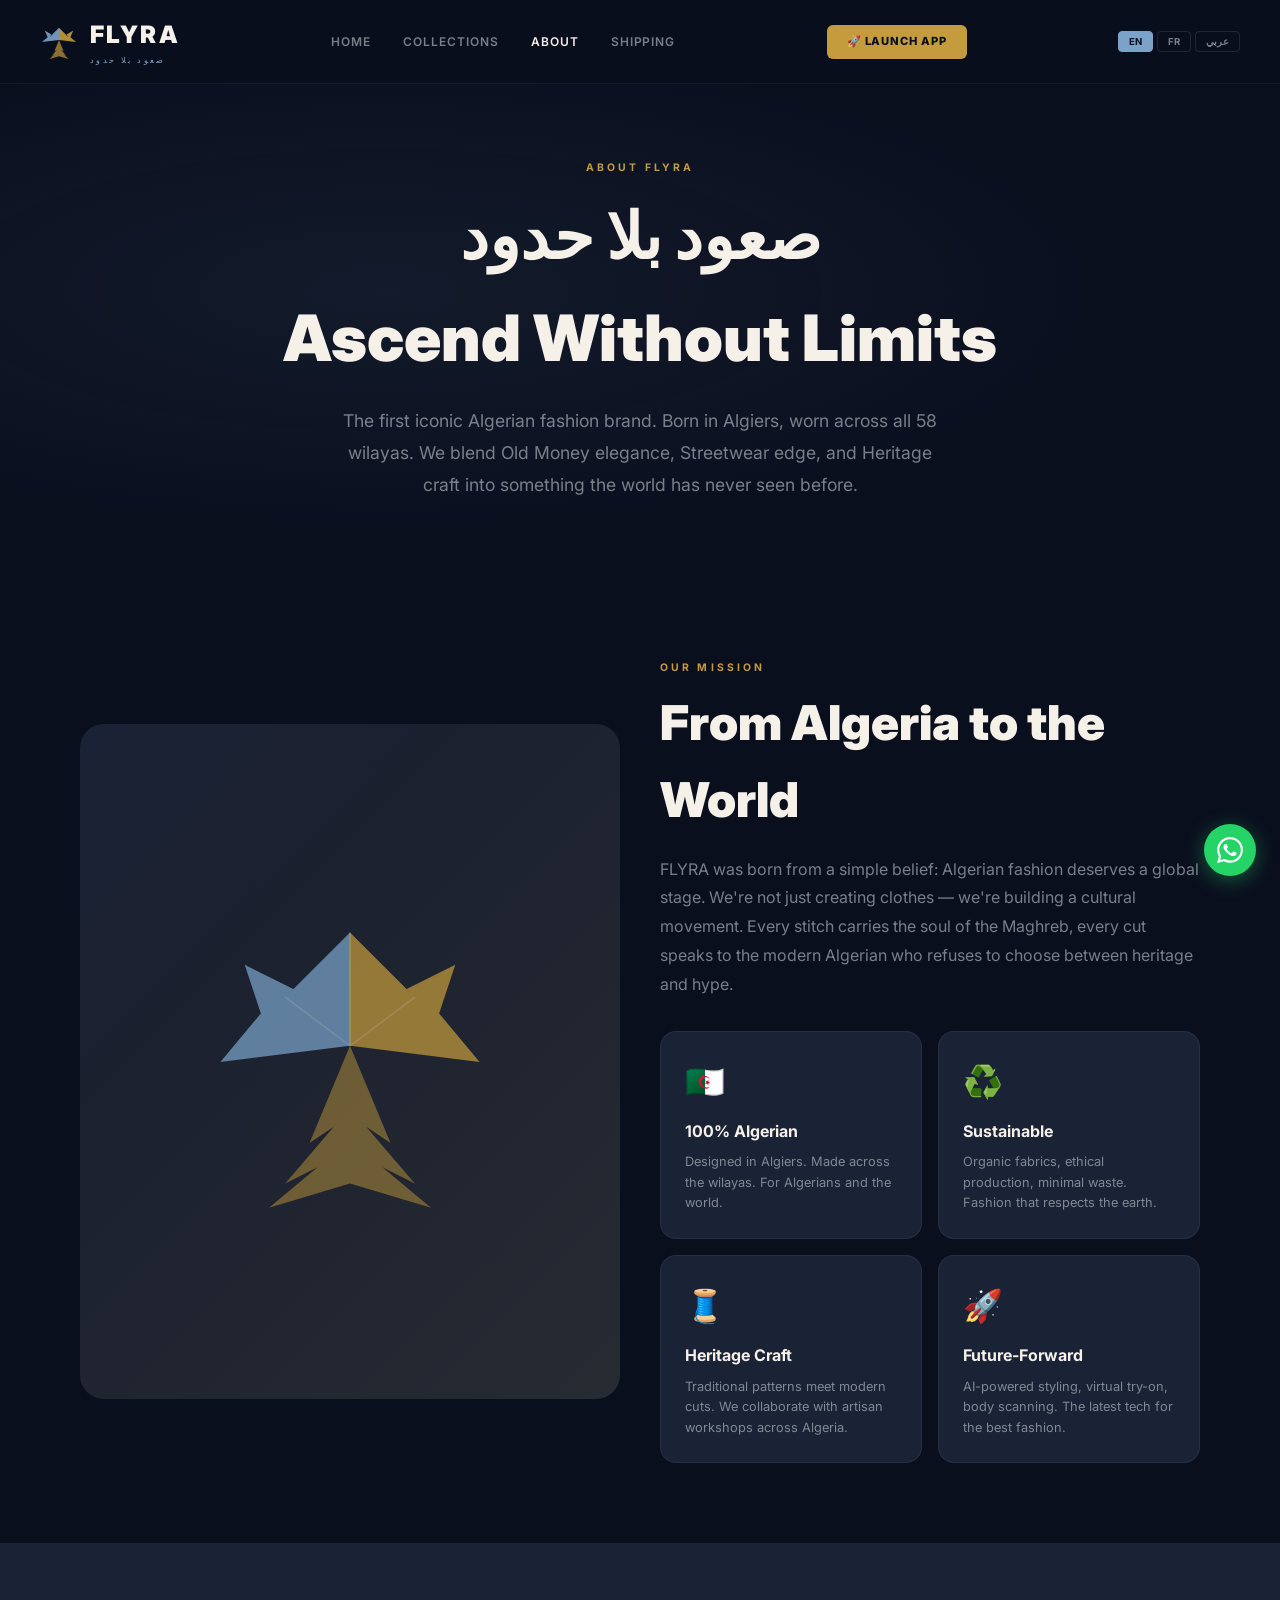
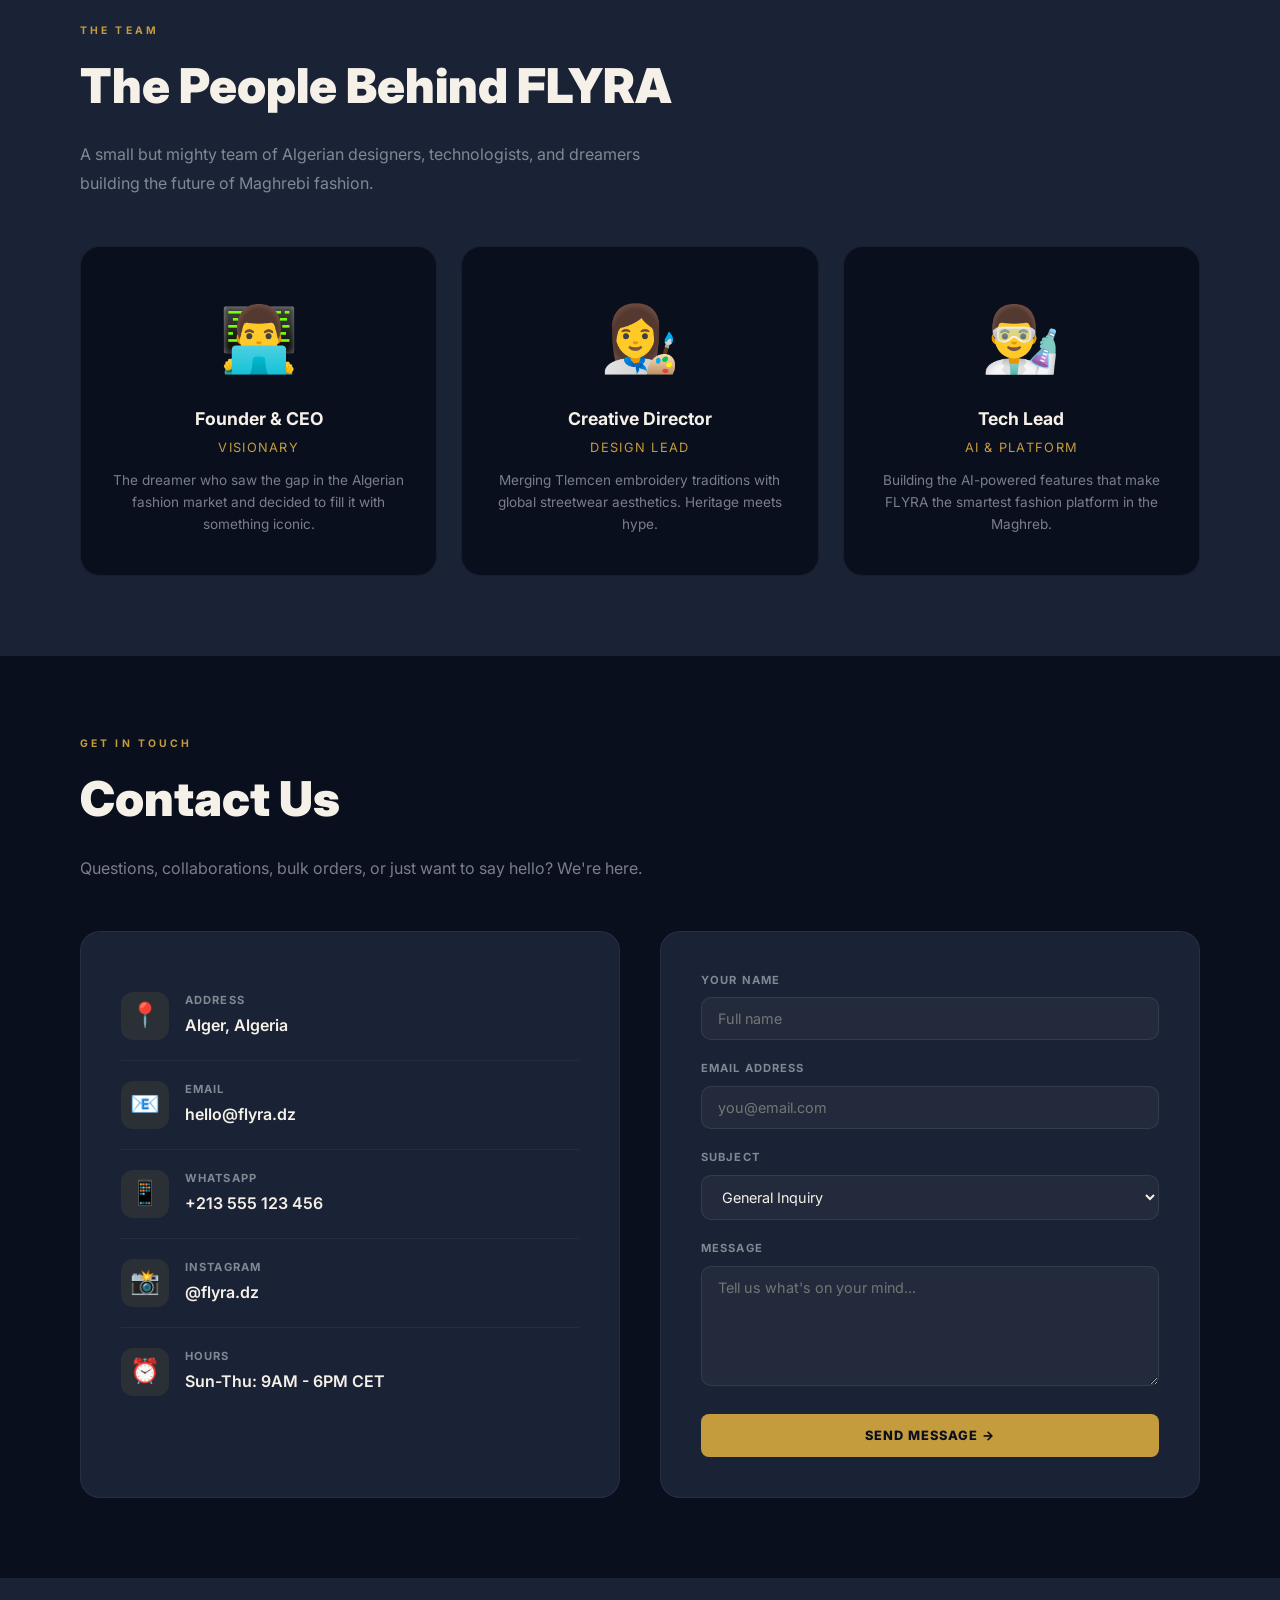
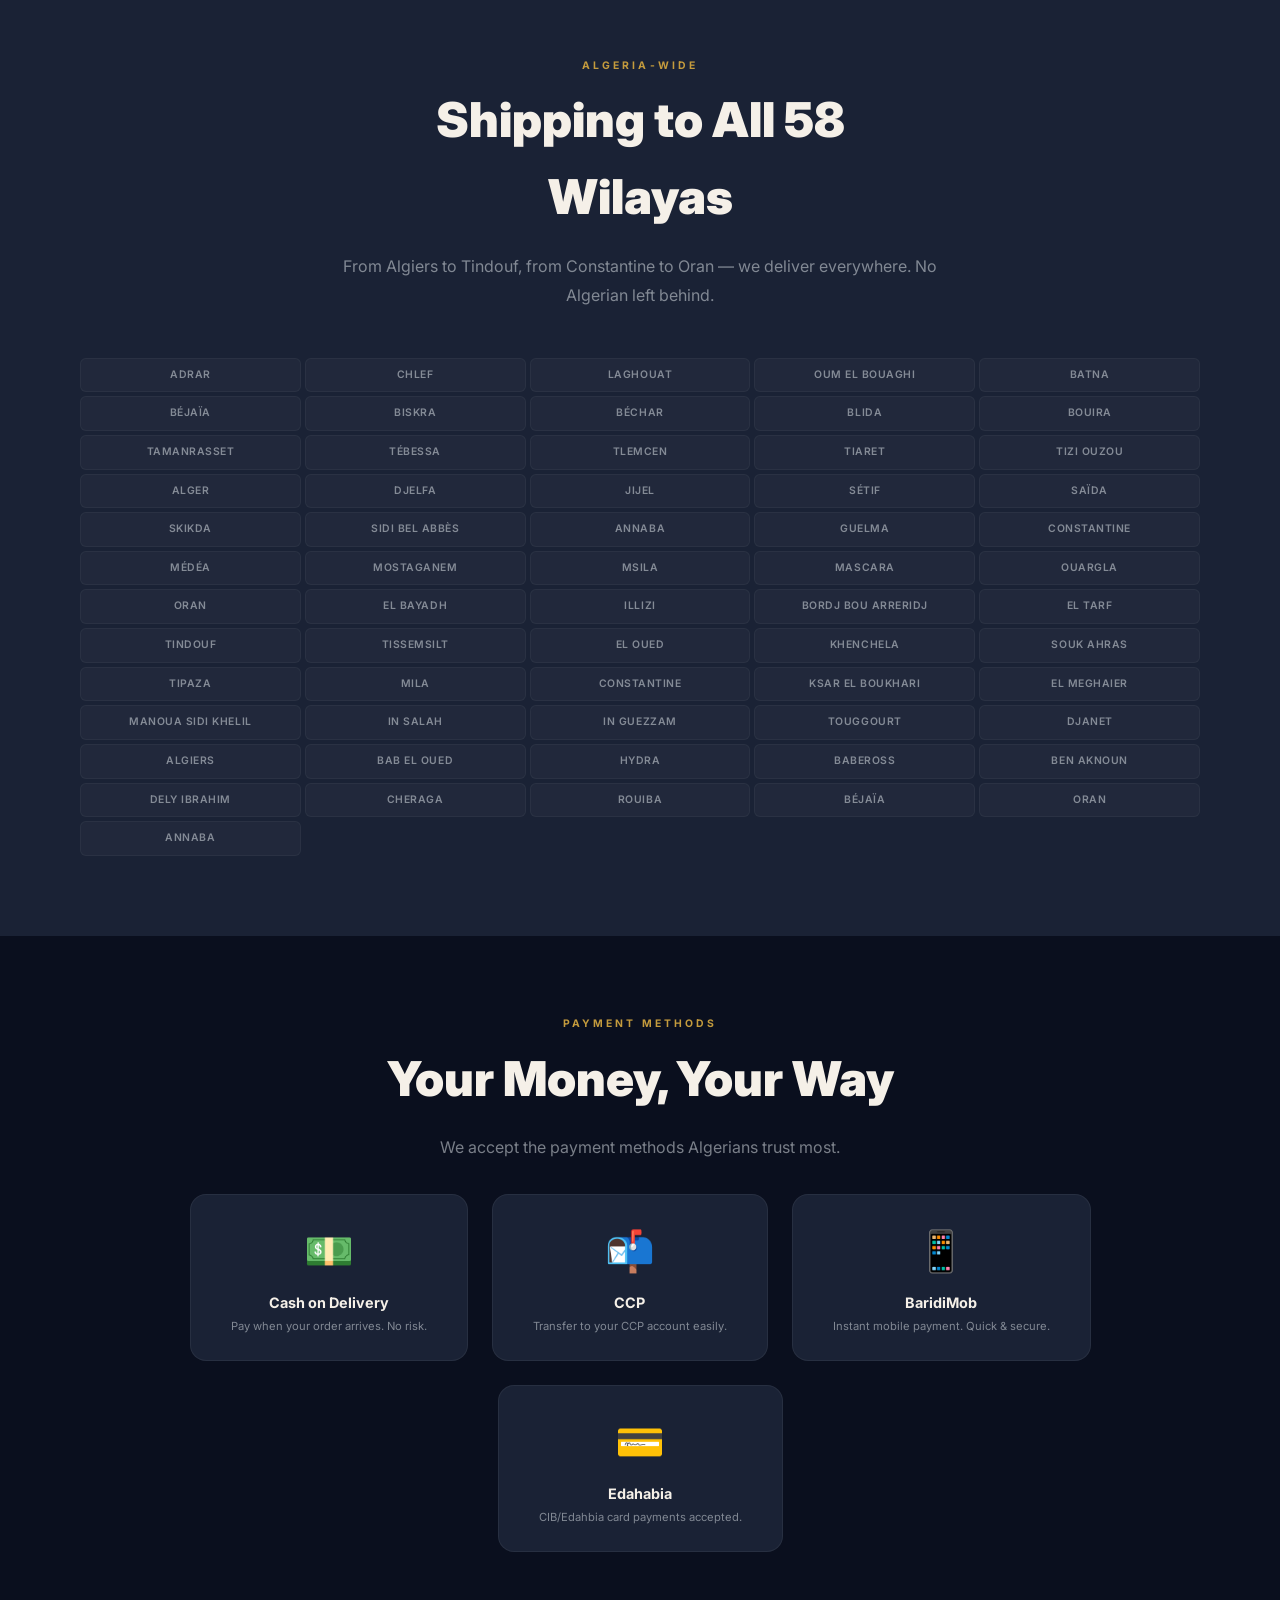
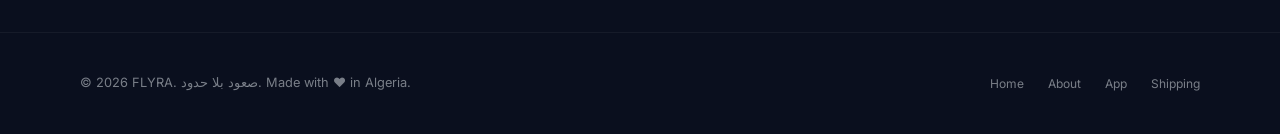
==== about.html @ 4a714343 "Initial commit: FLYRA fashion platform" ====
<!DOCTYPE html>
<html lang="en" dir="ltr">
<head>
<meta charset="UTF-8">
<meta name="viewport" content="width=device-width, initial-scale=1.0">
<title>About — FLYRA | صعود بلا حدود | Algerian Fashion Brand</title>
<meta name="description" content="FLYRA — The first iconic Algerian fashion brand. Streetwear, Old Money, Heritage. Made in Algeria for Algeria and the world.">
<link rel="preconnect" href="https://fonts.googleapis.com">
<link href="https://fonts.googleapis.com/css2?family=Inter:wght@200;300;400;500;600;700;800;900&family=Noto+Sans+Arabic:wght@200;300;400;500;600;700;800&display=swap" rel="stylesheet">
<style>
*{box-sizing:border-box;margin:0;padding:0;}
:root{
  --midnight:#0A0F1E;
  --sky:#7BA3C9;
  --amber:#C49B3D;
  --cream:#F5F0E8;
  --cloud:#E8EDF2;
  --raven:#1A2235;
  --sunset:#D4956A;
  --text:#E8EDF2;
  --subtext:rgba(232,237,242,0.5);
}
body{background:var(--midnight);color:var(--text);font-family:'Inter',-apple-system,sans-serif;line-height:1.6;overflow-x:hidden;}
html[dir="rtl"] body{font-family:'Noto Sans Arabic',sans-serif;}

nav{position:fixed;top:0;left:0;right:0;z-index:9999;padding:16px 40px;display:flex;align-items:center;justify-content:space-between;backdrop-filter:blur(20px);background:rgba(10,15,30,0.85);border-bottom:1px solid rgba(255,255,255,0.05);}
.nav-logo{display:flex;align-items:center;gap:12px;text-decoration:none;}
.logo-text{font-size:1.5rem;font-weight:900;letter-spacing:0.1em;color:var(--cream);}
.logo-sub{font-size:0.5rem;letter-spacing:0.3em;text-transform:uppercase;color:var(--sky);display:block;}
.nav-links{display:flex;align-items:center;gap:32px;}
.nav-links a{font-size:0.75rem;font-weight:600;letter-spacing:0.08em;text-transform:uppercase;color:var(--subtext);text-decoration:none;transition:color 0.2s;}
.nav-links a:hover,.nav-links a.active{color:var(--cream);}
.nav-cta{padding:8px 20px;background:var(--amber);color:var(--midnight);font-size:0.7rem;font-weight:800;letter-spacing:0.08em;border-radius:6px;text-decoration:none;transition:all 0.2s;}
.nav-cta:hover{transform:translateY(-1px);box-shadow:0 4px 16px rgba(196,155,61,0.4);}
.nav-lang{display:flex;gap:4px;}
.nav-lang button{padding:4px 10px;font-size:0.6rem;font-weight:700;background:transparent;border:1px solid rgba(255,255,255,0.1);color:var(--subtext);border-radius:4px;cursor:pointer;font-family:inherit;transition:all 0.15s;}
.nav-lang button.active,.nav-lang button:hover{background:var(--sky);color:var(--midnight);border-color:var(--sky);}

.page-header{padding:160px 80px 80px;text-align:center;background:radial-gradient(ellipse at 30% 50%,rgba(123,163,201,0.08) 0%,transparent 60%),var(--midnight);}
.page-header .section-label{font-size:0.65rem;font-weight:700;letter-spacing:0.3em;text-transform:uppercase;color:var(--amber);margin-bottom:8px;}
.page-header h1{font-size:clamp(2.5rem,5vw,4rem);font-weight:900;color:var(--cream);margin-bottom:16px;}
.page-header p{max-width:600px;margin:0 auto;font-size:1.1rem;color:var(--subtext);line-height:1.8;}

.section{padding:80px;}
.section-label{font-size:0.65rem;font-weight:700;letter-spacing:0.3em;text-transform:uppercase;color:var(--amber);margin-bottom:8px;}
.section-title{font-size:clamp(2rem,4vw,3rem);font-weight:900;color:var(--cream);margin-bottom:16px;}
.section-desc{font-size:1rem;color:var(--subtext);max-width:600px;line-height:1.8;margin-bottom:48px;}

.mission-grid{display:grid;grid-template-columns:1fr 1fr;gap:40px;align-items:center;}
.mission-visual{aspect-ratio:4/5;background:linear-gradient(135deg,var(--raven),rgba(196,155,61,0.1));border-radius:24px;display:flex;align-items:center;justify-content:center;font-size:8rem;position:relative;overflow:hidden;}
.mission-visual::before{content:'';position:absolute;inset:0;background:linear-gradient(135deg,transparent 30%,rgba(123,163,201,0.1));}
.mission-visual svg{width:60%;opacity:0.8;}
.mission-content .section-desc{margin-bottom:32px;}
.mission-values{display:grid;grid-template-columns:1fr 1fr;gap:16px;}
.value-card{padding:24px;background:var(--raven);border:1px solid rgba(255,255,255,0.06);border-radius:16px;}
.value-icon{font-size:2rem;margin-bottom:12px;}
.value-title{font-size:1rem;font-weight:700;color:var(--cream);margin-bottom:8px;}
.value-desc{font-size:0.8rem;color:var(--subtext);line-height:1.6;}

.team-section{background:var(--raven);}
.team-grid{display:grid;grid-template-columns:repeat(3,1fr);gap:24px;}
.team-card{text-align:center;padding:40px 24px;background:var(--midnight);border:1px solid rgba(255,255,255,0.06);border-radius:20px;transition:all 0.3s;}
.team-card:hover{transform:translateY(-4px);border-color:var(--sky);}
.team-avatar{font-size:4rem;margin-bottom:16px;}
.team-name{font-size:1.1rem;font-weight:700;color:var(--cream);margin-bottom:4px;}
.team-role{font-size:0.8rem;color:var(--amber);letter-spacing:0.1em;text-transform:uppercase;margin-bottom:12px;}
.team-bio{font-size:0.85rem;color:var(--subtext);line-height:1.6;}

.contact-grid{display:grid;grid-template-columns:1fr 1fr;gap:40px;}
.contact-info{background:var(--raven);border:1px solid rgba(255,255,255,0.06);border-radius:20px;padding:40px;}
.contact-item{display:flex;gap:16px;padding:20px 0;border-bottom:1px solid rgba(255,255,255,0.05);}
.contact-item:last-child{border-bottom:none;}
.contact-icon{width:48px;height:48px;background:rgba(196,155,61,0.1);border-radius:12px;display:flex;align-items:center;justify-content:center;font-size:1.5rem;flex-shrink:0;}
.contact-label{font-size:0.7rem;font-weight:700;letter-spacing:0.1em;text-transform:uppercase;color:var(--subtext);margin-bottom:4px;}
.contact-value{font-size:1rem;font-weight:600;color:var(--cream);}
.contact-value a{color:var(--cream);text-decoration:none;transition:color 0.2s;}
.contact-value a:hover{color:var(--amber);}

.wilayas-section{background:var(--raven);}
.wilayas-intro{text-align:center;max-width:600px;margin:0 auto 48px;}
.wilayas-grid{display:grid;grid-template-columns:repeat(5,1fr);gap:4px;}
.wilaya-tag{padding:8px;text-align:center;font-size:0.65rem;font-weight:600;background:rgba(255,255,255,0.03);border:1px solid rgba(255,255,255,0.04);border-radius:6px;color:var(--subtext);letter-spacing:0.05em;transition:all 0.15s;}
.wilaya-tag:hover{background:rgba(123,163,201,0.1);color:var(--sky);border-color:var(--sky);}

.contact-form{background:var(--raven);border:1px solid rgba(255,255,255,0.06);border-radius:20px;padding:40px;}
.form-group{margin-bottom:20px;}
.form-label{font-size:0.7rem;font-weight:700;letter-spacing:0.1em;text-transform:uppercase;color:var(--subtext);margin-bottom:8px;display:block;}
.form-input{width:100%;padding:12px 16px;background:rgba(255,255,255,0.04);border:1px solid rgba(255,255,255,0.08);border-radius:10px;color:var(--cream);font-size:0.9rem;font-family:inherit;transition:all 0.2s;}
.form-input:focus{outline:none;border-color:var(--amber);background:rgba(196,155,61,0.05);}
.form-textarea{resize:vertical;min-height:120px;}
.form-submit{padding:14px 32px;background:var(--amber);color:var(--midnight);font-size:0.8rem;font-weight:800;letter-spacing:0.08em;border:none;border-radius:8px;cursor:pointer;font-family:inherit;transition:all 0.2s;width:100%;}
.form-submit:hover{transform:translateY(-2px);box-shadow:0 8px 24px rgba(196,155,61,0.4);}

.payments-section{text-align:center;}
.payment-logos{display:flex;justify-content:center;gap:24px;flex-wrap:wrap;margin-top:32px;}
.payment-card{padding:24px 40px;background:var(--raven);border:1px solid rgba(255,255,255,0.06);border-radius:16px;min-width:160px;}
.payment-icon{font-size:2.5rem;margin-bottom:8px;}
.payment-name{font-size:0.9rem;font-weight:700;color:var(--cream);margin-bottom:4px;}
.payment-desc{font-size:0.7rem;color:var(--subtext);}

footer{padding:40px 80px;border-top:1px solid rgba(255,255,255,0.05);display:flex;align-items:center;justify-content:space-between;}
.footer-copy{font-size:0.8rem;color:var(--subtext);}
.footer-links{display:flex;gap:24px;}
.footer-links a{font-size:0.75rem;color:var(--subtext);text-decoration:none;transition:color 0.2s;}
.footer-links a:hover{color:var(--cream);}

.whatsapp-fab{position:fixed;bottom:24px;right:24px;width:52px;height:52px;background:#25D366;color:#fff;border-radius:50%;display:flex;align-items:center;justify-content:center;z-index:999;transition:all 0.2s;box-shadow:0 4px 20px rgba(37,211,102,0.4);text-decoration:none;}
.whatsapp-fab:hover{transform:scale(1.1);box-shadow:0 6px 30px rgba(37,211,102,0.6);}
.whatsapp-fab svg{width:26px;height:26px;}

@media(max-width:768px){
  nav{padding:12px 20px;}
  .nav-links{display:none;}
  .section,.page-header{padding:80px 20px;}
  .mission-grid,.contact-grid{grid-template-columns:1fr;}
  .team-grid{grid-template-columns:1fr;}
  .wilayas-grid{grid-template-columns:repeat(3,1fr);}
  footer{flex-direction:column;gap:16px;text-align:center;}
}
</style>
</head>
<body>

<nav>
  <a href="/" class="nav-logo">
    <svg width="38" height="38" viewBox="0 0 40 40" fill="none" xmlns="http://www.w3.org/2000/svg">
      <path d="M20 5 L30 15 L28 12 L35 8 L32 15 L38 20 L20 18 Z" fill="#C49B3D" opacity="0.9"/>
      <path d="M20 5 L10 15 L12 12 L5 8 L8 15 L2 20 L20 18 Z" fill="#7BA3C9" opacity="0.9"/>
      <path d="M20 18 L15 30 L18 28 L12 35 L16 32 L10 38 L20 35 L30 38 L24 32 L28 35 L22 28 L25 30 Z" fill="#C49B3D" opacity="0.7"/>
    </svg>
    <div>
      <span class="logo-text">FLYRA</span>
      <span class="logo-sub">صعود بلا حدود</span>
    </div>
  </a>
  <div class="nav-links">
    <a href="/">Home</a>
    <a href="/#collections">Collections</a>
    <a href="/about.html" class="active">About</a>
    <a href="/#shipping">Shipping</a>
  </div>
  <a href="final.html" class="nav-cta">🚀 LAUNCH APP</a>
  <div class="nav-lang">
    <button class="active" onclick="setLang('en')">EN</button>
    <button onclick="setLang('fr')">FR</button>
    <button onclick="setLang('ar')">عربي</button>
  </div>
</nav>

<div class="page-header">
  <div class="section-label">About FLYRA</div>
  <h1>صعود بلا حدود<br>Ascend Without Limits</h1>
  <p>The first iconic Algerian fashion brand. Born in Algiers, worn across all 58 wilayas. We blend Old Money elegance, Streetwear edge, and Heritage craft into something the world has never seen before.</p>
</div>

<section class="section" id="mission">
  <div class="mission-grid">
    <div class="mission-visual">
      <svg width="80%" viewBox="0 0 200 200" fill="none" xmlns="http://www.w3.org/2000/svg">
        <path d="M100 20 L140 60 L135 55 L165 40 L155 70 L180 100 L100 90 Z" fill="#C49B3D" opacity="0.9"/>
        <path d="M100 20 L60 60 L65 55 L35 40 L45 70 L20 100 L100 90 Z" fill="#7BA3C9" opacity="0.9"/>
        <path d="M100 90 L75 150 L90 140 L60 175 L80 165 L50 190 L100 175 L150 190 L120 165 L140 175 L110 140 L125 150 Z" fill="#C49B3D" opacity="0.6"/>
        <path d="M100 20 L100 90" stroke="#F5F0E8" stroke-width="1" opacity="0.3"/>
        <path d="M60 60 L100 90 L140 60" stroke="#F5F0E8" stroke-width="1" opacity="0.2"/>
      </svg>
    </div>
    <div class="mission-content">
      <div class="section-label">Our Mission</div>
      <h2 class="section-title">From Algeria to the World</h2>
      <p class="section-desc">FLYRA was born from a simple belief: Algerian fashion deserves a global stage. We're not just creating clothes — we're building a cultural movement. Every stitch carries the soul of the Maghreb, every cut speaks to the modern Algerian who refuses to choose between heritage and hype.</p>
      <div class="mission-values">
        <div class="value-card">
          <div class="value-icon">🇩🇿</div>
          <div class="value-title">100% Algerian</div>
          <div class="value-desc">Designed in Algiers. Made across the wilayas. For Algerians and the world.</div>
        </div>
        <div class="value-card">
          <div class="value-icon">♻️</div>
          <div class="value-title">Sustainable</div>
          <div class="value-desc">Organic fabrics, ethical production, minimal waste. Fashion that respects the earth.</div>
        </div>
        <div class="value-card">
          <div class="value-icon">🧵</div>
          <div class="value-title">Heritage Craft</div>
          <div class="value-desc">Traditional patterns meet modern cuts. We collaborate with artisan workshops across Algeria.</div>
        </div>
        <div class="value-card">
          <div class="value-icon">🚀</div>
          <div class="value-title">Future-Forward</div>
          <div class="value-desc">AI-powered styling, virtual try-on, body scanning. The latest tech for the best fashion.</div>
        </div>
      </div>
    </div>
  </div>
</section>

<section class="section team-section" id="team">
  <div class="section-label">The Team</div>
  <h2 class="section-title">The People Behind FLYRA</h2>
  <p class="section-desc">A small but mighty team of Algerian designers, technologists, and dreamers building the future of Maghrebi fashion.</p>
  <div class="team-grid">
    <div class="team-card">
      <div class="team-avatar">👨‍💻</div>
      <div class="team-name">Founder & CEO</div>
      <div class="team-role">Visionary</div>
      <div class="team-bio">The dreamer who saw the gap in the Algerian fashion market and decided to fill it with something iconic.</div>
    </div>
    <div class="team-card">
      <div class="team-avatar">👩‍🎨</div>
      <div class="team-name">Creative Director</div>
      <div class="team-role">Design Lead</div>
      <div class="team-bio">Merging Tlemcen embroidery traditions with global streetwear aesthetics. Heritage meets hype.</div>
    </div>
    <div class="team-card">
      <div class="team-avatar">👨‍🔬</div>
      <div class="team-name">Tech Lead</div>
      <div class="team-role">AI & Platform</div>
      <div class="team-bio">Building the AI-powered features that make FLYRA the smartest fashion platform in the Maghreb.</div>
    </div>
  </div>
</section>

<section class="section" id="contact-form">
  <div class="section-label">Get in Touch</div>
  <h2 class="section-title">Contact Us</h2>
  <p class="section-desc">Questions, collaborations, bulk orders, or just want to say hello? We're here.</p>
  <div class="contact-grid">
    <div class="contact-info">
      <div class="contact-item">
        <div class="contact-icon">📍</div>
        <div>
          <div class="contact-label">Address</div>
          <div class="contact-value">Alger, Algeria</div>
        </div>
      </div>
      <div class="contact-item">
        <div class="contact-icon">📧</div>
        <div>
          <div class="contact-label">Email</div>
          <div class="contact-value"><a href="mailto:hello@flyra.dz">hello@flyra.dz</a></div>
        </div>
      </div>
      <div class="contact-item">
        <div class="contact-icon">📱</div>
        <div>
          <div class="contact-label">WhatsApp</div>
          <div class="contact-value"><a href="https://wa.me/213555123456">+213 555 123 456</a></div>
        </div>
      </div>
      <div class="contact-item">
        <div class="contact-icon">📸</div>
        <div>
          <div class="contact-label">Instagram</div>
          <div class="contact-value"><a href="#">@flyra.dz</a></div>
        </div>
      </div>
      <div class="contact-item">
        <div class="contact-icon">⏰</div>
        <div>
          <div class="contact-label">Hours</div>
          <div class="contact-value">Sun-Thu: 9AM - 6PM CET</div>
        </div>
      </div>
    </div>
    <form class="contact-form" onsubmit="handleContact(event)">
      <div class="form-group">
        <label class="form-label">Your Name</label>
        <input type="text" class="form-input" placeholder="Full name" required>
      </div>
      <div class="form-group">
        <label class="form-label">Email Address</label>
        <input type="email" class="form-input" placeholder="you@email.com" required>
      </div>
      <div class="form-group">
        <label class="form-label">Subject</label>
        <select class="form-input">
          <option>General Inquiry</option>
          <option>Bulk Order / Wholesale</option>
          <option>Collaboration</option>
          <option>Press / Media</option>
          <option>Product Question</option>
          <option>Shipping Issue</option>
        </select>
      </div>
      <div class="form-group">
        <label class="form-label">Message</label>
        <textarea class="form-input form-textarea" placeholder="Tell us what's on your mind..." required></textarea>
      </div>
      <button type="submit" class="form-submit">SEND MESSAGE →</button>
    </form>
  </div>
</section>

<section class="section wilayas-section" id="shipping">
  <div class="wilayas-intro">
    <div class="section-label">Algeria-Wide</div>
    <h2 class="section-title">Shipping to All 58 Wilayas</h2>
    <p class="section-desc">From Algiers to Tindouf, from Constantine to Oran — we deliver everywhere. No Algerian left behind.</p>
  </div>
  <div class="wilayas-grid" id="wilayasGrid">
  </div>
</section>

<section class="section payments-section">
  <div class="section-label">Payment Methods</div>
  <h2 class="section-title">Your Money, Your Way</h2>
  <p class="section-desc" style="margin:0 auto 32px;">We accept the payment methods Algerians trust most.</p>
  <div class="payment-logos">
    <div class="payment-card">
      <div class="payment-icon">💵</div>
      <div class="payment-name">Cash on Delivery</div>
      <div class="payment-desc">Pay when your order arrives. No risk.</div>
    </div>
    <div class="payment-card">
      <div class="payment-icon">📬</div>
      <div class="payment-name">CCP</div>
      <div class="payment-desc">Transfer to your CCP account easily.</div>
    </div>
    <div class="payment-card">
      <div class="payment-icon">📱</div>
      <div class="payment-name">BaridiMob</div>
      <div class="payment-desc">Instant mobile payment. Quick & secure.</div>
    </div>
    <div class="payment-card">
      <div class="payment-icon">💳</div>
      <div class="payment-name">Edahabia</div>
      <div class="payment-desc">CIB/Edahbia card payments accepted.</div>
    </div>
  </div>
</section>

<footer>
  <div class="footer-copy">© 2026 FLYRA. صعود بلا حدود. Made with ❤️ in Algeria.</div>
  <div class="footer-links">
    <a href="/">Home</a>
    <a href="/about.html">About</a>
    <a href="final.html">App</a>
    <a href="#shipping">Shipping</a>
  </div>
</footer>

<a href="https://wa.me/213555123456?text=مرحباً,%20أريد%20الاستفسار%20عن%20FLYRA" target="_blank" class="whatsapp-fab" title="Order via WhatsApp">
  <svg viewBox="0 0 24 24" fill="currentColor"><path d="M17.472 14.382c-.297-.149-1.758-.867-2.03-.967-.273-.099-.471-.148-.67.15-.197.297-.767.966-.94 1.164-.173.199-.347.223-.644.075-.297-.15-1.255-.463-2.39-1.475-.883-.788-1.48-1.761-1.653-2.059-.173-.297-.018-.458.13-.606.134-.133.298-.347.446-.52.149-.174.198-.298.298-.497.099-.198.05-.371-.025-.52-.075-.149-.669-1.612-.916-2.207-.242-.579-.487-.5-.669-.51-.173-.008-.371-.01-.57-.01-.198 0-.52.074-.792.372-.272.297-1.04 1.016-1.04 2.479 0 1.462 1.065 2.875 1.213 3.074.149.198 2.096 3.2 5.077 4.487.709.306 1.262.489 1.694.625.712.227 1.36.195 1.871.118.571-.085 1.758-.719 2.006-1.413.248-.694.248-1.289.173-1.413-.074-.124-.272-.198-.57-.347m-5.421 7.403h-.004a9.87 9.87 0 01-5.031-1.378l-.361-.214-3.741.982.998-3.648-.235-.374a9.86 9.86 0 01-1.51-5.26c.001-5.45 4.436-9.884 9.888-9.884 2.64 0 5.122 1.03 6.988 2.898a9.825 9.825 0 012.893 6.994c-.003 5.45-4.437 9.884-9.885 9.884m8.413-18.297A11.815 11.815 0 0012.05 0C5.495 0 .16 5.335.157 11.892c0 2.096.547 4.142 1.588 5.945L.057 24l6.305-1.654a11.882 11.882 0 005.683 1.448h.005c6.554 0 11.89-5.335 11.893-11.893a11.821 11.821 0 00-3.48-8.413z"/></svg>
</a>

<script>
const WILAYAS = ['Adrar','Chlef','Laghouat','Oum El Bouaghi','Batna','Béjaïa','Biskra','Béchar','Blida','Bouira','Tamanrasset','Tébessa','Tlemcen','Tiaret','Tizi Ouzou','Alger','Djelfa','Jijel','Sétif','Saïda','Skikda','Sidi Bel Abbès','Annaba','Guelma','Constantine','Médéa','Mostaganem','MSila','Mascara','Ouargla','Oran','El Bayadh','Illizi','Bordj Bou Arreridj','El Tarf','Tindouf','Tissemsilt','El Oued','Khenchela','Souk Ahras','Tipaza','Mila','Constantine','Ksar El Boukhari','El Meghaier','Manoua Sidi Khelil','In Salah','In Guezzam','Touggourt','Djanet','Algiers','Bab El Oued','Hydra','Babeross','Ben Aknoun','Dely Ibrahim','Cheraga','Rouiba','Béjaïa','Oran','Annaba'];

function renderWilayas() {
  const grid = document.getElementById('wilayasGrid');
  grid.innerHTML = WILAYAS.map(w => `<div class="wilaya-tag">${w.toUpperCase()}</div>`).join('');
}
renderWilayas();

function setLang(lang) {
  document.querySelectorAll('.nav-lang button').forEach(b => b.classList.remove('active'));
  document.querySelector(`.nav-lang button[onclick="setLang('${lang}')"]`).classList.add('active');
  if (lang === 'ar') document.documentElement.dir = 'rtl';
  else document.documentElement.dir = 'ltr';
}

function handleContact(e) {
  e.preventDefault();
  const btn = e.target.querySelector('button[type="submit"]');
  btn.textContent = '✓ Message Sent!';
  btn.style.background = '#4a8a3a';
  setTimeout(() => {
    btn.textContent = 'SEND MESSAGE →';
    btn.style.background = '';
    e.target.reset();
  }, 3000);
}
</script>

</body>
</html>
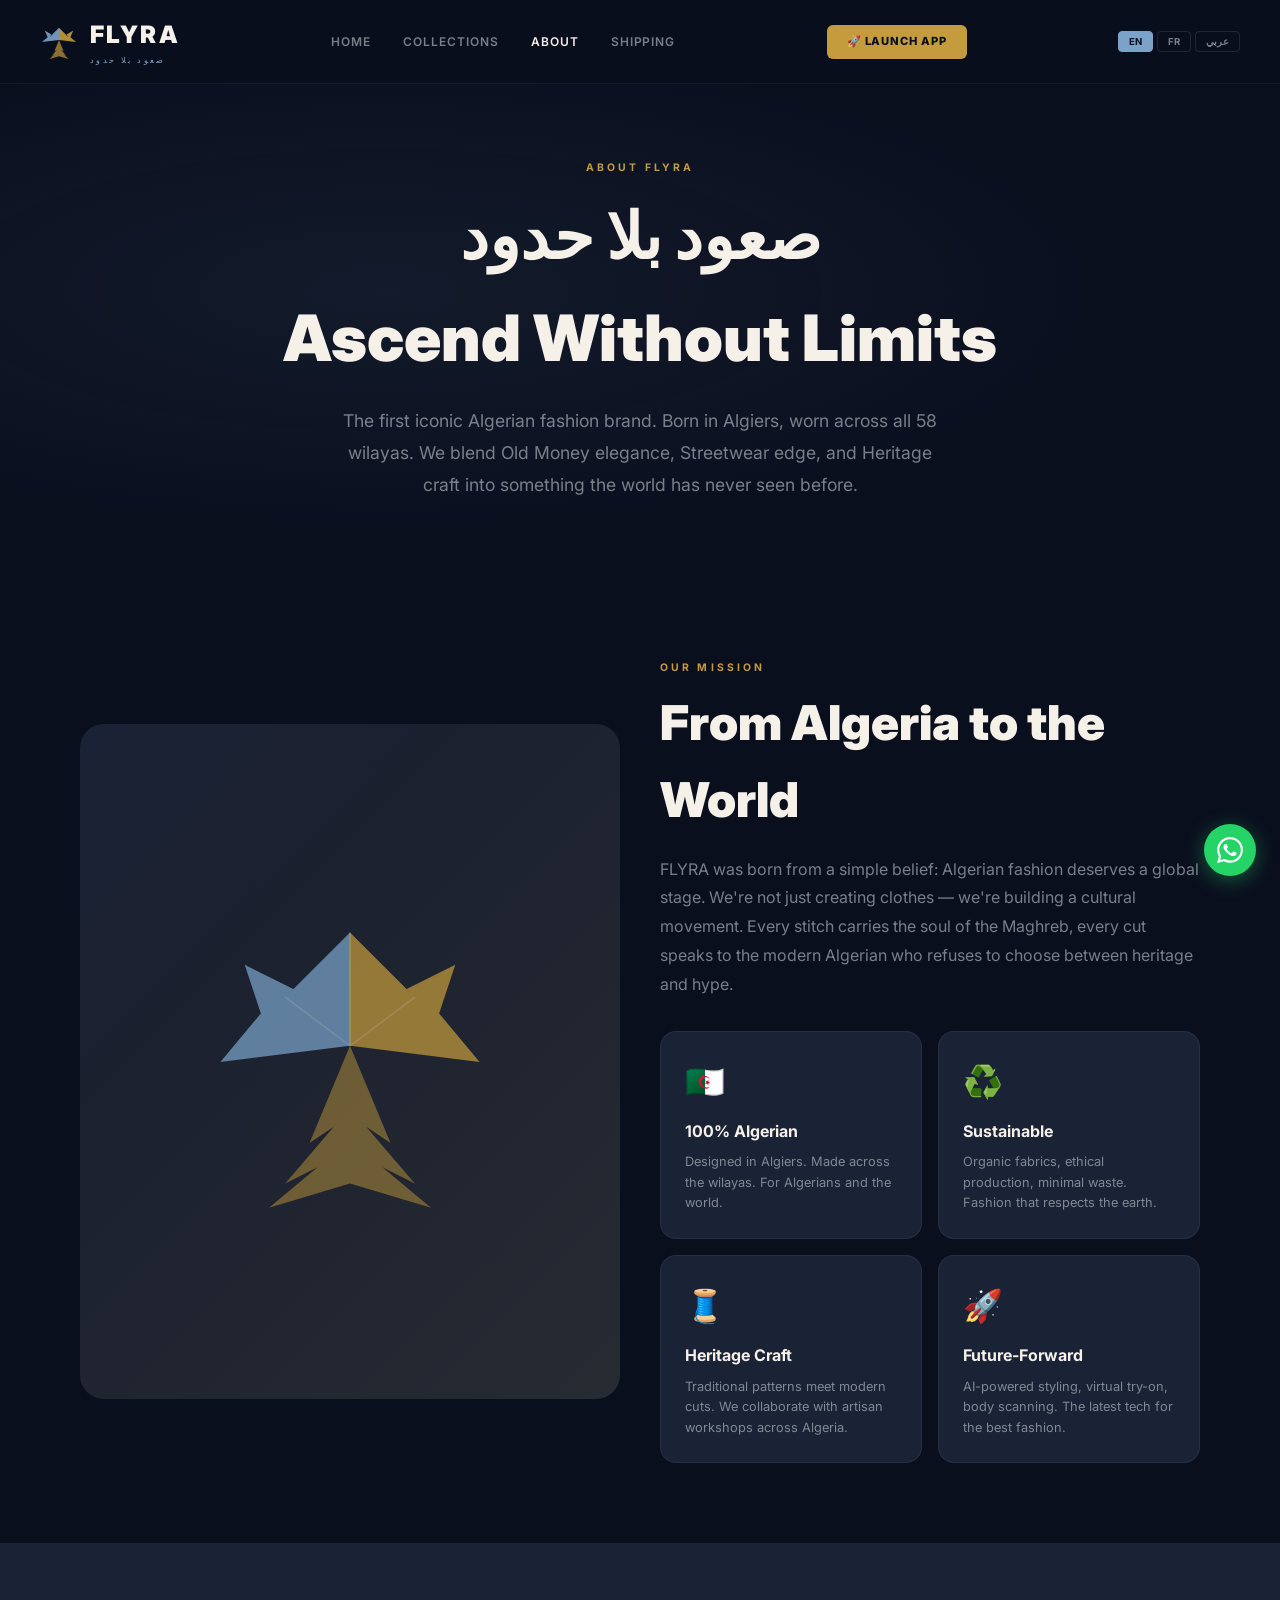
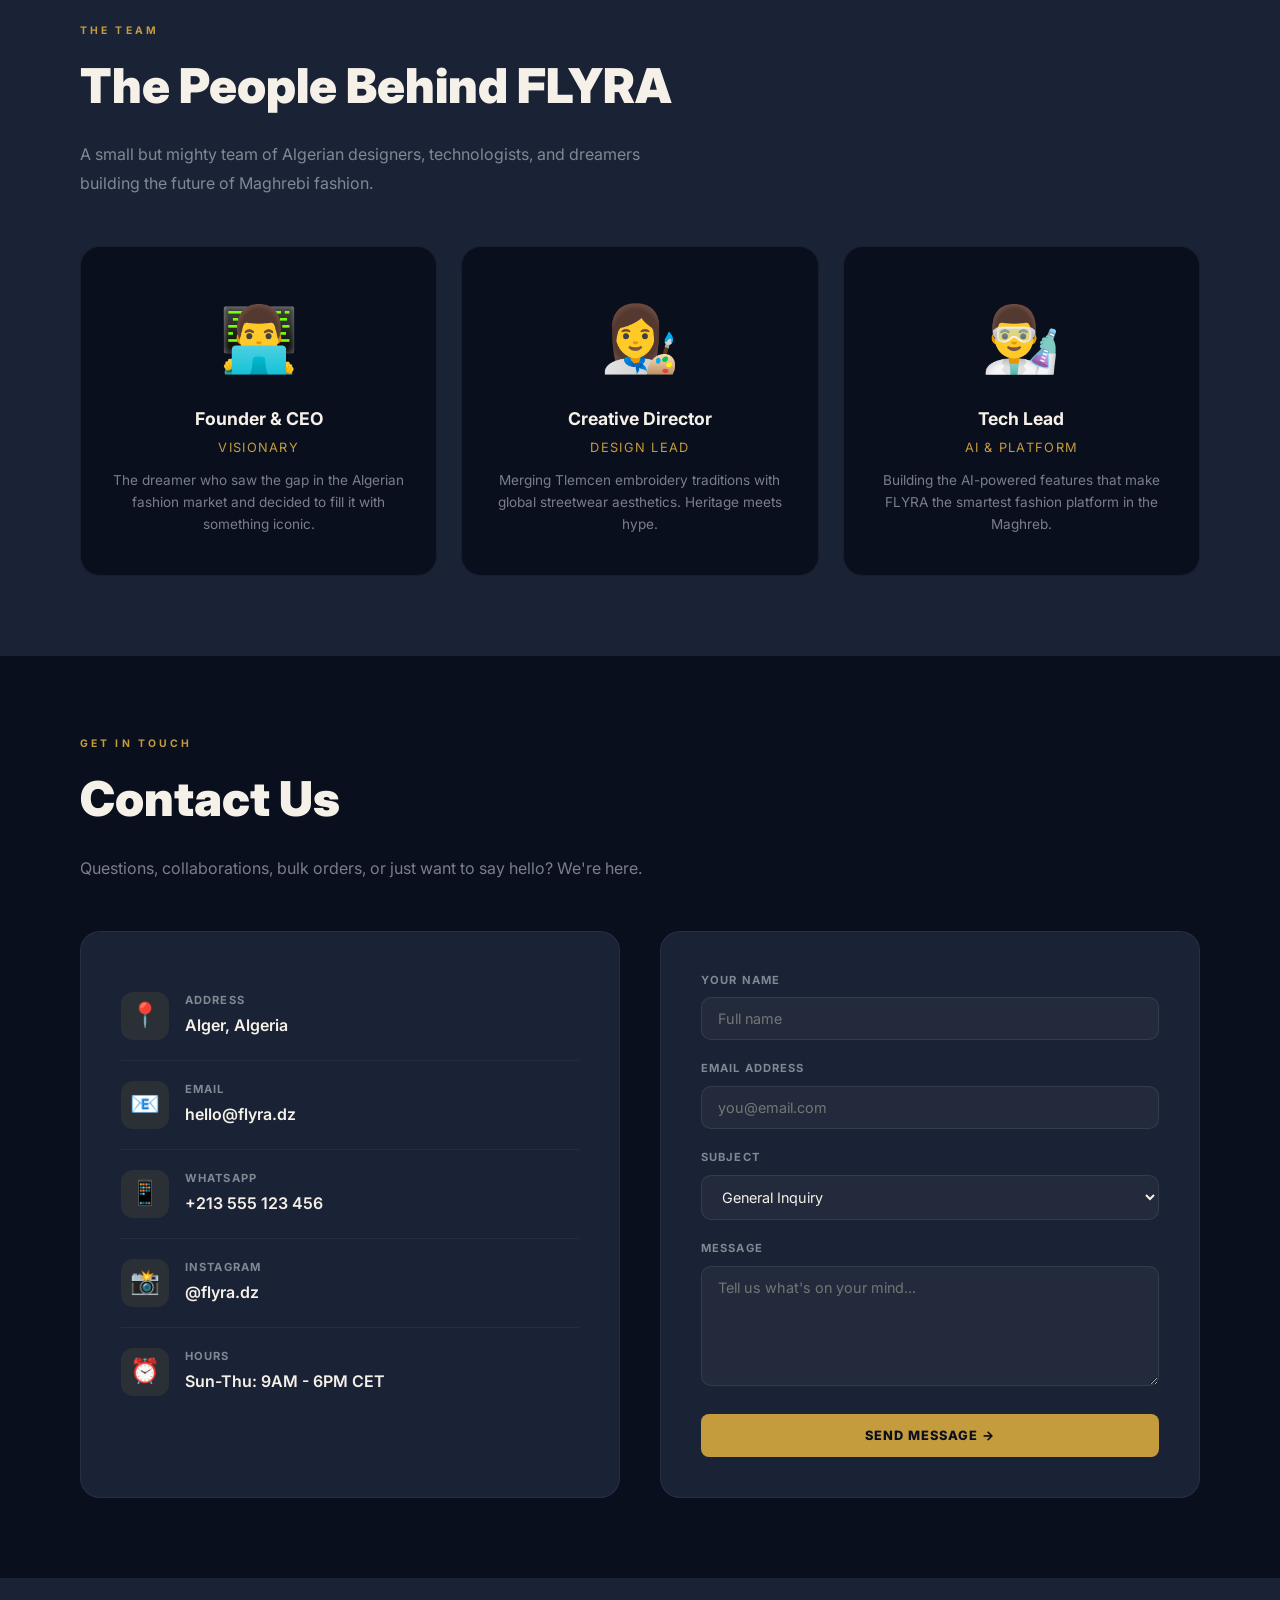
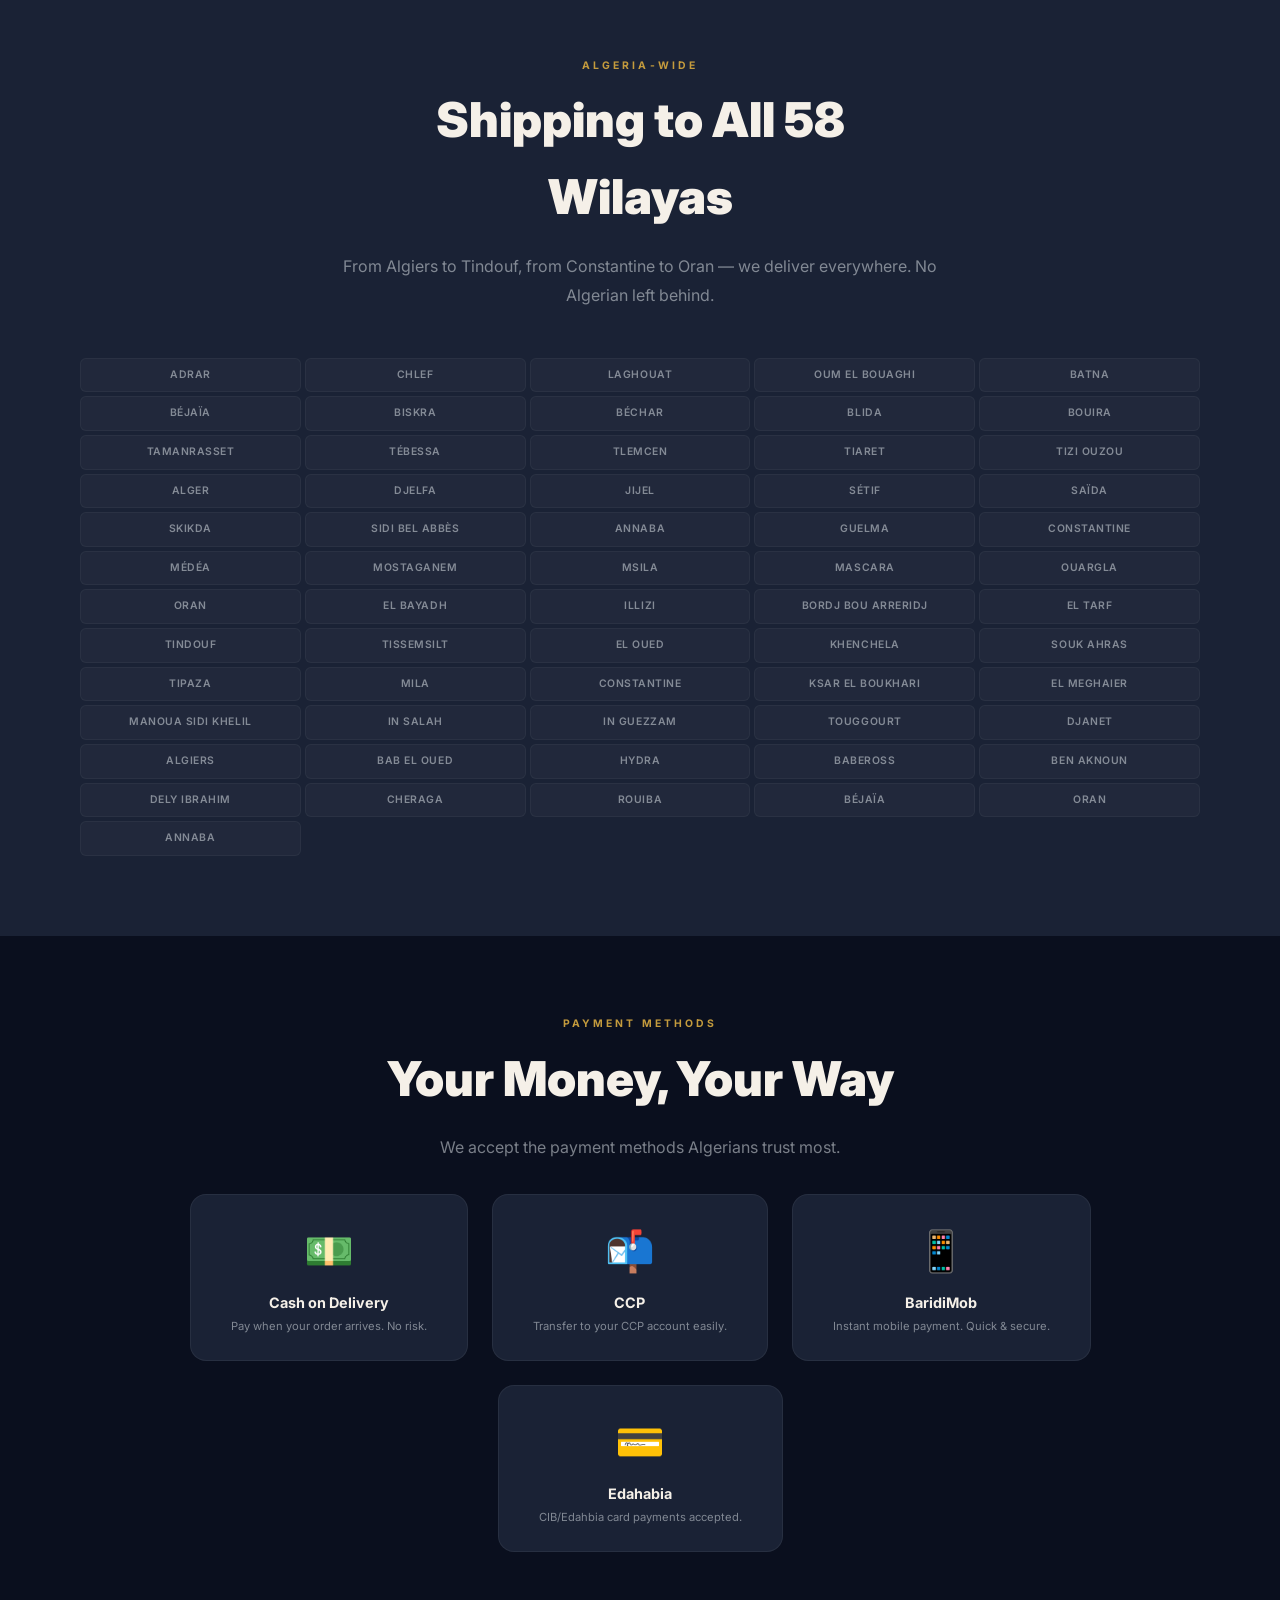
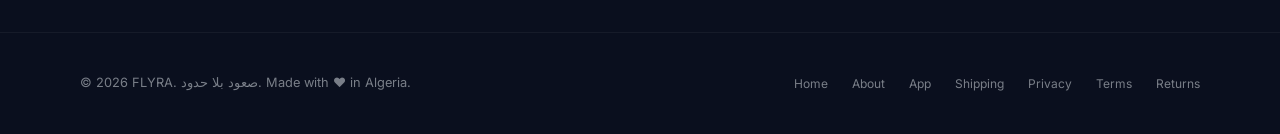
==== commit b0cebf4d: "Launch readiness: business config, legal pages, cleanup - Centralized FLYRA_BUSINESS config (WhatsAp" ====
--- a/about.html
+++ b/about.html
@@ -7,6 +7,17 @@
 <meta name="description" content="FLYRA — The first iconic Algerian fashion brand. Streetwear, Old Money, Heritage. Made in Algeria for Algeria and the world.">
 <link rel="preconnect" href="https://fonts.googleapis.com">
 <link href="https://fonts.googleapis.com/css2?family=Inter:wght@200;300;400;500;600;700;800;900&family=Noto+Sans+Arabic:wght@200;300;400;500;600;700;800&display=swap" rel="stylesheet">
+<script>
+/* ═══ FLYRA BUSINESS CONFIG — EDIT BEFORE LAUNCH ═══ */
+window.FLYRA_BUSINESS = {
+  whatsapp: '213555123456',
+  whatsappDisplay: '+213 555 123 456',
+  email: 'hello@flyra.dz',
+  instagram: 'https://instagram.com/flyra.dz',
+  tiktok: 'https://tiktok.com/@flyra.dz',
+  hours: 'Sun-Thu: 9AM-6PM'
+};
+</script>
 <style>
 *{box-sizing:border-box;margin:0;padding:0;}
 :root{
@@ -244,14 +255,14 @@
         <div class="contact-icon">📱</div>
         <div>
           <div class="contact-label">WhatsApp</div>
-          <div class="contact-value"><a href="https://wa.me/213555123456">+213 555 123 456</a></div>
+          <div class="contact-value"><a id="aboutWa" href="#">+213 555 123 456</a></div>
         </div>
       </div>
       <div class="contact-item">
         <div class="contact-icon">📸</div>
         <div>
           <div class="contact-label">Instagram</div>
-          <div class="contact-value"><a href="#">@flyra.dz</a></div>
+          <div class="contact-value"><a id="aboutIg" href="#">@flyra.dz</a></div>
         </div>
       </div>
       <div class="contact-item">
@@ -336,10 +347,13 @@
     <a href="/about.html">About</a>
     <a href="final.html">App</a>
     <a href="#shipping">Shipping</a>
+    <a href="privacy.html">Privacy</a>
+    <a href="terms.html">Terms</a>
+    <a href="returns.html">Returns</a>
   </div>
 </footer>
 
-<a href="https://wa.me/213555123456?text=مرحباً,%20أريد%20الاستفسار%20عن%20FLYRA" target="_blank" class="whatsapp-fab" title="Order via WhatsApp">
+<a id="aboutWaFab" href="#" target="_blank" class="whatsapp-fab" title="Order via WhatsApp">
   <svg viewBox="0 0 24 24" fill="currentColor"><path d="M17.472 14.382c-.297-.149-1.758-.867-2.03-.967-.273-.099-.471-.148-.67.15-.197.297-.767.966-.94 1.164-.173.199-.347.223-.644.075-.297-.15-1.255-.463-2.39-1.475-.883-.788-1.48-1.761-1.653-2.059-.173-.297-.018-.458.13-.606.134-.133.298-.347.446-.52.149-.174.198-.298.298-.497.099-.198.05-.371-.025-.52-.075-.149-.669-1.612-.916-2.207-.242-.579-.487-.5-.669-.51-.173-.008-.371-.01-.57-.01-.198 0-.52.074-.792.372-.272.297-1.04 1.016-1.04 2.479 0 1.462 1.065 2.875 1.213 3.074.149.198 2.096 3.2 5.077 4.487.709.306 1.262.489 1.694.625.712.227 1.36.195 1.871.118.571-.085 1.758-.719 2.006-1.413.248-.694.248-1.289.173-1.413-.074-.124-.272-.198-.57-.347m-5.421 7.403h-.004a9.87 9.87 0 01-5.031-1.378l-.361-.214-3.741.982.998-3.648-.235-.374a9.86 9.86 0 01-1.51-5.26c.001-5.45 4.436-9.884 9.888-9.884 2.64 0 5.122 1.03 6.988 2.898a9.825 9.825 0 012.893 6.994c-.003 5.45-4.437 9.884-9.885 9.884m8.413-18.297A11.815 11.815 0 0012.05 0C5.495 0 .16 5.335.157 11.892c0 2.096.547 4.142 1.588 5.945L.057 24l6.305-1.654a11.882 11.882 0 005.683 1.448h.005c6.554 0 11.89-5.335 11.893-11.893a11.821 11.821 0 00-3.48-8.413z"/></svg>
 </a>
 
@@ -370,6 +384,21 @@
     e.target.reset();
   }, 3000);
 }
+
+(async function applyBusinessInfo() {
+  const B = window.FLYRA_BUSINESS || {};
+  let wa = B.whatsapp;
+  try {
+    const res = await fetch(window.location.origin + '/api/settings');
+    if (res.ok) { const d = await res.json(); if (d.wa_number) wa = d.wa_number; }
+  } catch (e) {}
+  const waLink = document.getElementById('aboutWa');
+  if (waLink) { waLink.href = 'https://wa.me/' + wa; waLink.textContent = B.whatsappDisplay || '+' + wa; }
+  const ig = document.getElementById('aboutIg');
+  if (ig) ig.href = B.instagram || '#';
+  const fab = document.getElementById('aboutWaFab');
+  if (fab) fab.href = 'https://wa.me/' + wa + '?text=' + encodeURIComponent('مرحباً, أريد الاستفسار عن FLYRA');
+})();
 </script>
 
 </body>
